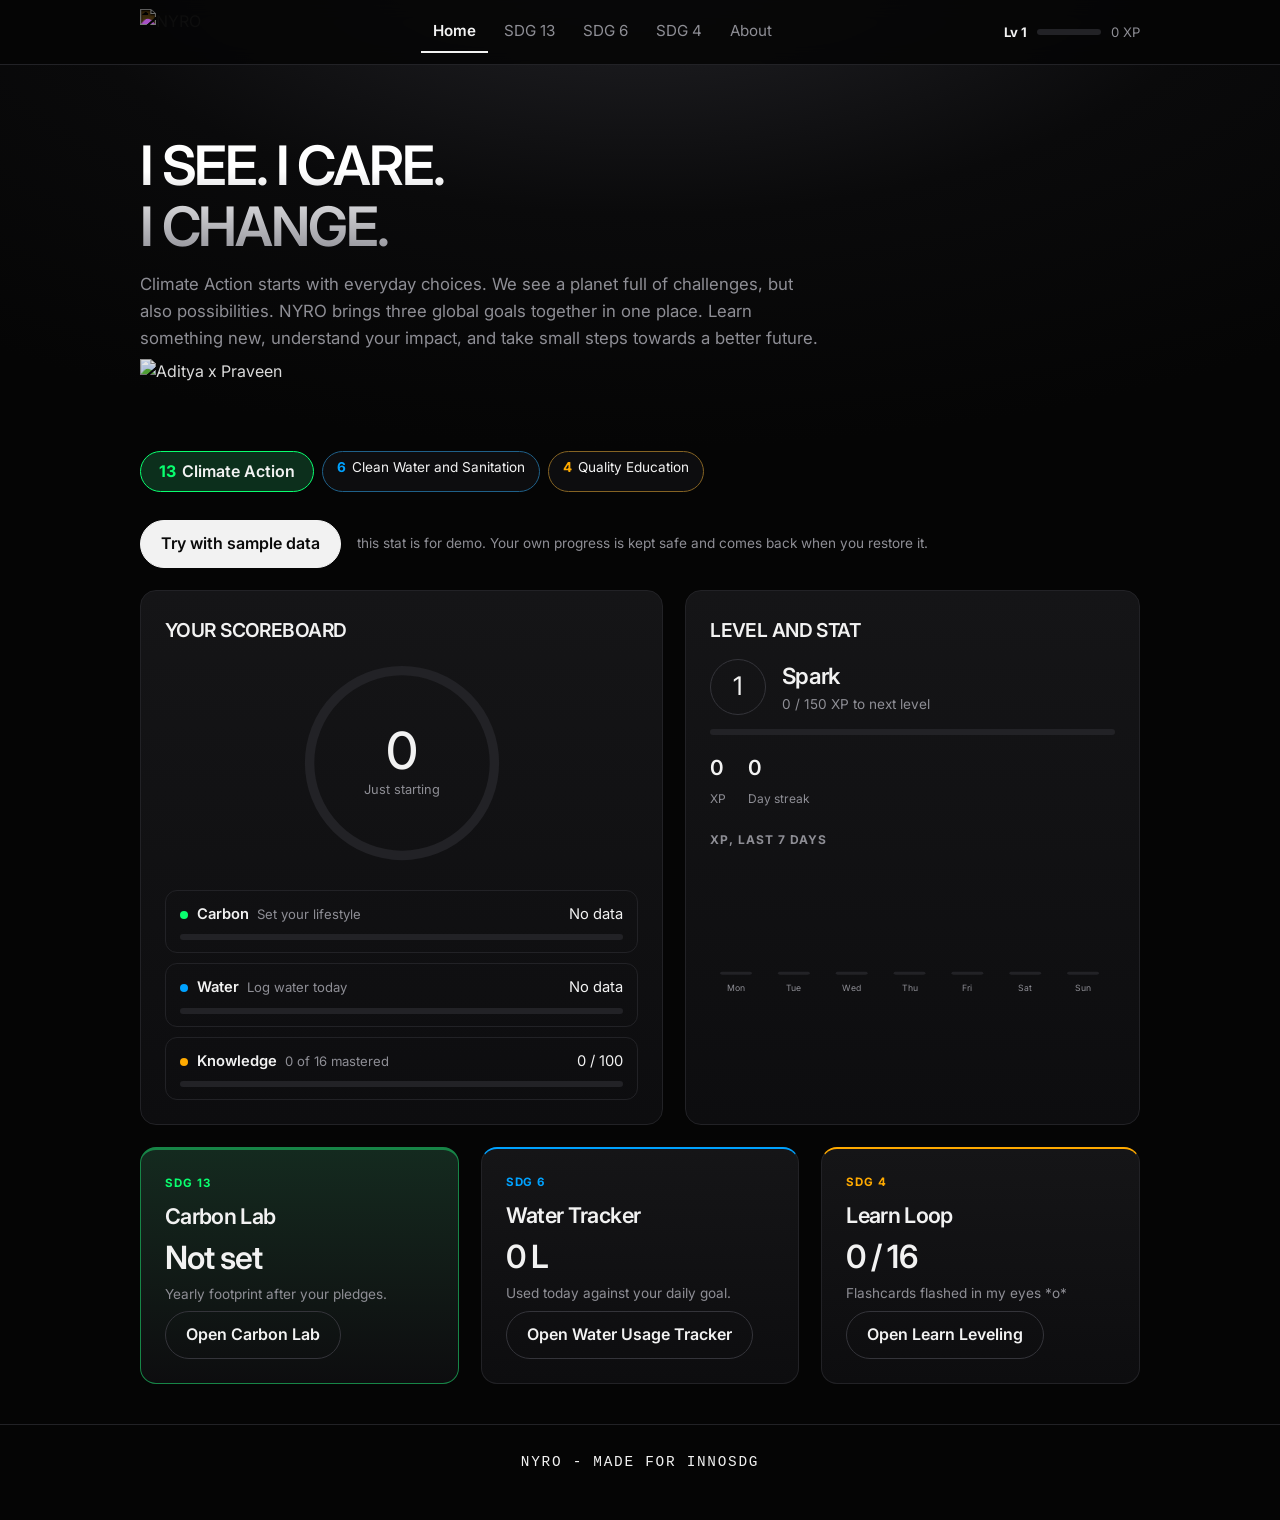
==== index.html @ 8653f99d "Added files" ====
<!DOCTYPE html>
<html lang="en">
  <head>
    <meta charset="UTF-8">
    <meta name="viewport" content="width=device-width, initial-scale=1, viewport-fit=cover">
    <title>NYRO | Learn. Measure. Act.</title>
    <meta name="description" content="Your planet score, level and XP in one place. Learn, measure and act on climate, water and education with NYRO.">
    <meta name="author" content="Aditya and Praveen">
    <link rel="preconnect" href="https://fonts.googleapis.com">
    <link rel="preconnect" href="https://fonts.gstatic.com" crossorigin>
    <link
      rel="stylesheet"
      href="https://fonts.googleapis.com/css2?family=Inter:wght@400;500;600;700&display=swap">
    <link rel="stylesheet" href="style.css">
  </head>
  <body data-page="home">
    <a class="skip" href="#app">Skip to content</a>
    <header class="nav">
      <div class="wrap nav-in">
        <a class="brand" href="index.html" aria-label="NYRO home">
          <img src="assets/logo.svg" alt="NYRO" width="148" height="110">
        </a>
        <nav class="tabs" aria-label="Main">
          <a class="tab" href="index.html" aria-current="page">Home</a>
          <a class="tab t-carbon" href="carbon.html">SDG 13</a>
          <a class="tab t-water" href="water.html">SDG 6</a>
          <a class="tab t-learn" href="learn.html">SDG 4</a>
          <a class="tab" href="about.html">About</a>
        </nav>
        <div class="xp-pill" aria-label="Level and experience points">
          <span id="pillLevel">Lv 1</span>
          <div class="pill-bar"><i id="pillFill"></i></div>
          <span id="pillXp">0 XP</span>
        </div>
      </div>
    </header>
    <main id="app" class="wrap">
      <section class="view">
        <div class="hero">
          <h1>I SEE. I CARE.<br><span>I CHANGE.</span></h1>
          <p class="lead">
            Climate Action starts with everyday choices. We see a planet full of challenges, 
            but also possibilities. NYRO brings three global goals together in one place. 
            Learn something new, understand your impact, and take small steps towards a better future.


          </p>
          <img
            class="signature"
            src="assets/signature.png"
            alt="Aditya x Praveen"
            width="720"
            height="168">
          <ul class="chips" aria-label="Goals addressed">
            <li class="c-carbon lead-chip"><b>13</b>Climate Action</li>
            <li class="c-water"><b>6</b>Clean Water and Sanitation</li>
            <li class="c-learn"><b>4</b>Quality Education</li>
          </ul>
        </div>
        <div class="home-cta">
          <div class="demo-cta">
            <button type="button" class="btn solid" id="demoBtn">Try with sample data</button>
            <span class="muted small" id="demoHint">
              this stat is for demo. Your own progress is kept safe and comes back when you
              restore it.
            </span>
          </div>
        </div>
        <div class="home-grid">
          <div class="panel score-card">
            <h2 class="panel-title">YOUR SCOREBOARD</h2>
            <div class="score-body">
              <div class="ring big">
                <svg viewBox="0 0 200 200" aria-hidden="true">
                  <defs>
                    <linearGradient id="planetGrad" x1="0" y1="0" x2="1" y2="1">
                      <stop offset="0" stop-color="#f2f2f2"/>
                      <stop offset=".5" stop-color="#f2f2f2"/>
                      <stop offset="1" stop-color="#f2f2f2"/>
                    </linearGradient>
                  </defs>
                  <circle class="ring-track" cx="100" cy="100" r="88"></circle>
                  <circle
                    class="ring-fill"
                    id="planetRing"
                    cx="100"
                    cy="100"
                    r="88"
                    stroke="url(#planetGrad)"></circle>
                </svg>
                <div class="ring-center">
                  <b id="planetScore">0</b><span id="planetLabel">Just starting</span>
                </div>
              </div>
              <ul class="pillars" id="pillars"></ul>
            </div>
          </div>
          <div class="panel level-card">
            <h2 class="panel-title">LEVEL AND STAT</h2>
            <div class="level-row-top">
              <div class="lvl-num" id="lvlNum">1</div>
              <div>
                <h3 id="lvlTitle">BRONZE</h3>
                <p class="muted small" id="lvlXp">0 / 150 XP to next level</p>
              </div>
            </div>
            <div class="bar"><i id="lvlBar"></i></div>
            <div class="mini-stats">
              <div><b id="sXp">0</b><span>XP</span></div>
              <div><b id="sStreak">0</b><span>Day streak</span></div>
            </div>
            <h3 class="sub">XP, last 7 days</h3>
            <div
              id="xpChart"
              role="img"
              aria-label="Bar chart of XP earned each day for the last seven days"></div>
          </div>
        </div>
        <div class="modules">
          <article class="module m-carbon anchor">
            <span class="m-tag">SDG 13</span>
            <h3>Carbon Lab</h3>
            <p class="m-stat" id="modCarbon">0.0 t</p>
            <p class="muted small">Yearly footprint after your pledges.</p>
            <a class="btn outline" href="carbon.html">Open Carbon Lab</a>
          </article>
          <article class="module m-water">
            <span class="m-tag">SDG 6</span>
            <h3>Water Tracker</h3>
            <p class="m-stat" id="modWater">0 L</p>
            <p class="muted small">Used today against your daily goal.</p>
            <a class="btn outline" href="water.html">Open Water Usage Tracker</a>
          </article>
          <article class="module m-learn">
            <span class="m-tag">SDG 4</span>
            <h3>Learn Loop</h3>
            <p class="m-stat" id="modLearn">0 / 0</p>
            <p class="muted small">Flashcards flashed in my eyes *o*</p>
            <a class="btn outline" href="learn.html">Open Learn Leveling</a>
          </article>
        </div>
      </section>
    </main>
    <footer class="footer">
      <div class="wrap">
        <p class="mono">NYRO - MADE FOR INNOSDG</p>
      </div>
    </footer>
    <div class="toast" id="toast" role="status" aria-live="polite"></div>
    <script src="script.js"></script>
  </body>
</html>
---- style.css ----
:root {
  color-scheme: dark;
  --bg: #050505;
  --panel: #0f0f11;
  --tint: #18181b;
  --line: #222226;
  --line-strong: #34343a;
  --text: #f2f2f2;
  --muted: #8e8e95;
  --accent: #f2f2f2;
  --accent-soft: #19191c;
  --bad: #d27a7a;
  --mc: var(--accent);
  --c-carbon: #09ff6f;
  --c-water: #00a2ff;
  --c-learn: #ffaa00;
  --radius: 16px;
  --radius-md: 12px;
  --radius-sm: 10px;
  --radius-xs: 8px;
}

.c-carbon,
.m-carbon {
  --mc: var(--c-carbon);
}

.c-water,
.m-water {
  --mc: var(--c-water);
}

.c-learn,
.m-learn {
  --mc: var(--c-learn);
}

* {
  box-sizing: border-box;
  margin: 0;
  padding: 0;
}

[hidden] {
  display: none !important;
}

ul {
  list-style: none;
}

html {
  scroll-behavior: smooth;
}

body {
  font-family: Inter, system-ui, -apple-system, Segoe UI, Roboto, sans-serif;
  background: radial-gradient(1100px 520px at 50% -8%, #26262b, #0a0a0b 55%, #050505) no-repeat fixed, var(--bg);
  color: var(--text);
  line-height: 1.6;
  min-height: 100vh;
  overflow-x: hidden;
}

h1,
h2,
h3,
.panel-title,
.m-stat,
.ring-center b {
  font-family: Inter, system-ui, -apple-system, Segoe UI, Roboto, sans-serif;
  font-weight: 600;
  letter-spacing: -.03em;
}

h1,
h2 {
  text-wrap: balance;
}

.wrap {
  max-width: 1040px;
  margin: 0 auto;
  padding: 0 20px;
}

.muted {
  color: var(--muted);
}

.small {
  font-size: .85rem;
}

.center-text {
  text-align: center;
}

a {
  color: inherit;
  transition: color .15s ease;
}

.skip {
  position: absolute;
  left: -999px;
  top: 8px;
  background: var(--text);
  color: var(--bg);
  padding: 8px 14px;
  border-radius: var(--radius-sm);
  z-index: 200;
}

.skip:focus {
  left: 8px;
}

:focus-visible {
  outline: 2px solid var(--accent);
  outline-offset: 3px;
}

.nav {
  position: sticky;
  top: 0;
  z-index: 60;
  background: #050505e0;
  border-bottom: 1px solid var(--line);
  backdrop-filter: blur(10px);
  -webkit-backdrop-filter: blur(10px);
}

.nav-in {
  display: flex;
  align-items: center;
  justify-content: space-between;
  gap: 14px;
  min-height: 64px;
}

.brand {
  display: flex;
  align-items: center;
  gap: 10px;
  background: none;
  border: none;
  cursor: pointer;
  color: var(--text);
  flex: none;
  text-decoration: none;
}

.brand img {
  display: block;
  height: 46px;
  width: auto;
  filter: invert(1);
}

.tabs {
  display: flex;
  gap: 4px;
  overflow-x: auto;
  scrollbar-width: none;
  padding: 4px;
}

.tabs::-webkit-scrollbar {
  display: none;
}

.tab {
  font: inherit;
  font-size: .95rem;
  color: var(--muted);
  text-decoration: none;
  background: transparent;
  border: none;
  border-bottom: 2px solid transparent;
  border-radius: 0;
  padding: 8px 12px;
  cursor: pointer;
  white-space: nowrap;
}

.tab:hover {
  color: var(--text);
}

.tab[aria-current=page] {
  color: var(--text);
  font-weight: 600;
  border-bottom-color: var(--accent);
}

.xp-pill {
  display: flex;
  align-items: center;
  gap: 10px;
  font-size: .82rem;
  color: var(--muted);
  flex: none;
}

.xp-pill #pillLevel {
  color: var(--text);
  font-weight: 700;
}

.pill-bar {
  width: 64px;
  height: 6px;
  background: var(--line);
  border-radius: 3px;
  overflow: hidden;
}

.pill-bar i {
  display: block;
  height: 100%;
  width: 0;
  background: var(--accent);
  transition: width .4s ease;
}

.view {
  padding: 34px 0 40px;
  display: grid;
  gap: 22px;
}

.view-head h2 {
  font-size: clamp(1.8rem, 4vw, 2.4rem);
  margin: 8px 0 6px;
  color: var(--text);
}

.view-head .lead {
  margin-top: 0;
}

.lead {
  color: var(--muted);
  font-size: 1.05rem;
  max-width: 62ch;
}

.btn {
  display: inline-block;
  font: inherit;
  font-weight: 600;
  cursor: pointer;
  text-decoration: none;
  padding: 10px 20px;
  border-radius: 999px;
  border: 1px solid var(--line-strong);
  color: var(--text);
  background: transparent;
  transition: background .15s ease, border-color .15s ease, color .15s ease;
}

.btn:hover:not(:disabled) {
  background: var(--tint);
}

.btn:disabled {
  opacity: .4;
  cursor: not-allowed;
}

.btn.full {
  width: 100%;
  margin-top: 14px;
}

.btn.solid,
.c-learn .btn.solid {
  background: #f2f2f2;
  border-color: #f2f2f2;
  color: #0a0a0a;
  box-shadow: none;
}

.btn.solid:hover:not(:disabled),
.c-learn .btn.solid:hover:not(:disabled) {
  background: #d4d4d8;
  border-color: #d4d4d8;
  box-shadow: none;
}

.btn.ghost {
  background: transparent;
}

.btn.outline {
  border-color: var(--line-strong);
  color: var(--text);
}

.btn.outline:hover {
  background: var(--accent-soft);
}

.btn.hit {
  background: #f2f2f2;
  border-color: #f2f2f2;
  color: #0a0a0a;
}

.btn.hit:hover:not(:disabled) {
  background: #d4d4d8;
}

.btn.miss {
  border-color: var(--bad);
  color: var(--bad);
}

.btn.miss:hover:not(:disabled) {
  background: #1f1414;
}

.panel {
  background: linear-gradient(180deg, #151517, #0d0d0f);
  border: 1px solid var(--line);
  border-radius: var(--radius);
  padding: 24px;
}

.panel-title {
  font-size: 1.2rem;
  margin-bottom: 12px;
}

.panel-title small {
  font-size: .78rem;
  font-weight: 400;
  margin-left: 8px;
  font-family: Inter, system-ui, sans-serif;
}

.sub {
  font-size: .75rem;
  color: var(--muted);
  text-transform: uppercase;
  letter-spacing: .08em;
  margin: 20px 0 10px;
  font-family: Inter, system-ui, sans-serif;
  font-weight: 700;
}

.sub-gap {
  margin-top: 20px;
}

.two {
  display: grid;
  grid-template-columns: 1fr 1fr;
  gap: 22px;
}

.home-grid {
  display: grid;
  grid-template-columns: 1.15fr 1fr;
  gap: 22px;
}

.ring {
  position: relative;
  width: 180px;
  height: 180px;
  margin: 0 auto;
  flex: none;
}

.ring.big {
  width: 210px;
  height: 210px;
}

.ring svg {
  width: 100%;
  height: 100%;
  transform: rotate(-90deg);
  overflow: visible;
}

.ring circle {
  fill: none;
  stroke-width: 9;
}

.ring-track {
  stroke: var(--line);
}

.ring-fill {
  stroke: var(--accent);
  stroke-linecap: butt;
  transition: stroke-dashoffset .9s ease, stroke .3s ease;
}

.ring.big .ring-fill {
  stroke-dasharray: 552.92;
  stroke-dashoffset: 552.92;
}

.ring:not(.big) .ring-fill {
  stroke-dasharray: 326.73;
  stroke-dashoffset: 326.73;
}

.ring-center {
  position: absolute;
  inset: 0;
  display: flex;
  flex-direction: column;
  align-items: center;
  justify-content: center;
  text-align: center;
}

.ring-center b {
  font-size: 2.4rem;
  line-height: 1;
  font-weight: 500;
}

.ring.big .ring-center b {
  font-size: 3.2rem;
}

.ring-center span {
  color: var(--muted);
  font-size: .8rem;
  margin-top: 4px;
}

label {
  display: block;
  margin: 16px 0 6px;
  color: var(--muted);
  font-size: .92rem;
}

label strong {
  color: var(--text);
}

.panel label:first-of-type {
  margin-top: 0;
}

input[type=range] {
  width: 100%;
  accent-color: var(--accent);
  cursor: pointer;
}

select,
input[type=text],
input[type=number],
input:not([type]),
input[list],
textarea {
  width: 100%;
  font: inherit;
  color: var(--text);
  background: #0a0a0b;
  border: 1px solid var(--line-strong);
  border-radius: var(--radius-sm);
  padding: 10px 12px;
  transition: border-color .15s ease;
}

select option {
  background: #0f0f11;
  color: var(--text);
}

select:focus,
input:focus,
textarea:focus {
  border-color: var(--accent);
  outline: 2px solid #2a2a2e;
  outline-offset: 0;
}

textarea {
  resize: vertical;
}

::placeholder {
  color: #5f5f66;
}

.toast {
  position: fixed;
  left: 50%;
  bottom: 24px;
  transform: translate(-50%, 12px);
  opacity: 0;
  pointer-events: none;
  z-index: 100;
  background: var(--text);
  color: var(--bg);
  padding: 11px 20px;
  border-radius: var(--radius-sm);
  text-align: center;
  font-size: .92rem;
  max-width: min(92vw, 600px);
  transition: opacity .2s ease, transform .2s ease;
}

.toast.show {
  opacity: 1;
  transform: translate(-50%);
}

.hero {
  padding: 22px 0 6px;
}

.hero h1 {
  font-size: clamp(2.2rem, 5.5vw, 3.4rem);
  line-height: 1.12;
  margin: 14px 0;
  font-weight: 600;
  letter-spacing: -.04em;
  background: linear-gradient(180deg, #fff 30%, #8e8e95);
  -webkit-background-clip: text;
  background-clip: text;
  -webkit-text-fill-color: transparent;
}

.hero h1 span {
  -webkit-text-fill-color: transparent;
}

.hero h1 span {
  color: var(--muted);
}

.chips {
  display: flex;
  flex-wrap: wrap;
  gap: 8px;
}

.chips li {
  font-size: .85rem;
  padding: 5px 14px;
  border-radius: 999px;
  background: #0d0d0f;
  color: var(--text);
  border: 1px solid var(--line-strong);
}

.chips li b {
  color: var(--accent);
  margin-right: 6px;
}

.score-body {
  display: grid;
  gap: 22px;
}

.pillars {
  display: grid;
  gap: 10px;
}

.pillar {
  display: block;
  width: 100%;
  text-align: left;
  font: inherit;
  color: var(--text);
  text-decoration: none;
  cursor: pointer;
  background: transparent;
  border: 1px solid var(--line);
  border-radius: var(--radius-md);
  padding: 12px 14px;
  transition: border-color .15s ease, background .15s ease;
}

.pillar:hover {
  border-color: var(--accent);
  background: var(--accent-soft);
}

.p-top {
  display: flex;
  justify-content: space-between;
  font-size: .92rem;
  margin-bottom: 8px;
}

.p-top span:first-child {
  color: var(--text);
  font-weight: 600;
}

.p-top em {
  font-style: normal;
  color: var(--muted);
  font-weight: 400;
  margin-left: 8px;
  font-size: .82rem;
}

.bar {
  height: 6px;
  background: var(--line);
  border-radius: 3px;
  overflow: hidden;
}

.bar i {
  display: block;
  height: 100%;
  width: 0;
  border-radius: 3px;
  background: var(--accent);
  transition: width .5s ease;
}

.level-card .bar i {
  background: var(--accent);
}

.level-row-top {
  display: flex;
  align-items: center;
  gap: 16px;
  margin-bottom: 14px;
}

.lvl-num {
  width: 56px;
  height: 56px;
  border-radius: 50%;
  display: flex;
  align-items: center;
  justify-content: center;
  font-family: Inter, system-ui, sans-serif;
  font-size: 1.6rem;
  color: var(--text);
  border: 1px solid var(--line-strong);
}

.level-row-top h3 {
  font-size: 1.4rem;
}

.mini-stats {
  display: flex;
  gap: 22px;
  margin-top: 16px;
}

.mini-stats b {
  display: block;
  font-size: 1.3rem;
  font-weight: 600;
}

.mini-stats span {
  font-size: .75rem;
  color: var(--muted);
}

#xpChart svg {
  width: 100%;
  height: auto;
  display: block;
}

.xp-bar {
  fill: var(--accent);
  rx: 3px;
  opacity: .85;
}

.xp-bar:hover {
  opacity: 1;
}

.xp-bar.today {
  fill: var(--accent);
  opacity: 1;
}

.xp-bar.zero {
  fill: var(--line);
  opacity: 1;
}

.chart-label {
  fill: var(--muted);
  font-size: 12px;
  text-anchor: middle;
}

.chart-value {
  fill: var(--text);
  font-size: 12px;
  text-anchor: middle;
}

.modules {
  display: grid;
  grid-template-columns: repeat(3, 1fr);
  gap: 22px;
}

.module {
  display: flex;
  flex-direction: column;
  gap: 6px;
  padding: 24px;
  border-radius: var(--radius);
  background: linear-gradient(180deg, #151517, #0d0d0f);
  border: 1px solid var(--line);
}

.module:hover {
  border-color: var(--line-strong);
}

.m-tag {
  font-size: .72rem;
  font-weight: 700;
  letter-spacing: .08em;
  text-transform: uppercase;
  color: var(--muted);
}

.module h3 {
  font-size: 1.35rem;
}

.m-stat {
  font-size: 2rem;
  color: var(--text);
  line-height: 1.2;
}

.module .btn {
  margin-top: auto;
  align-self: flex-start;
}

.signature {
  display: block;
  width: min(300px, 80%);
  height: auto;
  margin-top: 8px;
  margin-bottom: 28px;
  opacity: .9;
}

.hero .signature {
  width: min(280px, 80%);
  margin-top: 8px;
  margin-bottom: 26px;
}

.makers .signature {
  width: min(340px, 100%);
  margin-top: 0;
  margin-bottom: 0;
}

.makers {
  display: grid;
  gap: 14px;
}

.learn-grid {
  display: grid;
  grid-template-columns: 1.6fr 1fr;
  gap: 22px;
  align-items: start;
}

.toolbar {
  display: flex;
  align-items: center;
  gap: 10px;
  margin-bottom: 14px;
}

.toolbar label {
  margin: 0;
}

.toolbar select {
  width: auto;
  min-width: 170px;
}

.count {
  margin-left: auto;
  color: var(--muted);
  font-size: .85rem;
}

.scene {
  perspective: 1200px;
}

.card3d {
  position: relative;
  height: 300px;
  cursor: pointer;
  transform-style: preserve-3d;
  transition: transform .6s ease;
  border-radius: var(--radius);
}

.card3d.flipped {
  transform: rotateY(180deg);
}

.face {
  position: absolute;
  inset: 0;
  backface-visibility: hidden;
  -webkit-backface-visibility: hidden;
  display: flex;
  flex-direction: column;
  align-items: center;
  justify-content: center;
  text-align: center;
  padding: 34px;
  border-radius: var(--radius);
  background: var(--panel);
  border: 1px solid var(--line-strong);
}

.face p {
  font-family: Inter, system-ui, sans-serif;
  font-size: 1.45rem;
  line-height: 1.35;
  font-weight: 500;
}

.back {
  transform: rotateY(180deg);
  background: var(--tint);
  border-color: var(--line-strong);
}

.tag {
  position: absolute;
  top: 16px;
  left: 20px;
  font-family: Inter, system-ui, sans-serif;
  font-size: .72rem;
  font-weight: 700;
  letter-spacing: .1em;
  text-transform: uppercase;
  color: var(--muted);
}

.back .tag {
  color: var(--text);
}

.hint {
  position: absolute;
  bottom: 14px;
  color: var(--muted);
  font-size: .8rem;
}

.answer-row {
  display: grid;
  grid-template-columns: 1fr 1fr;
  gap: 12px;
  margin-top: 16px;
}

.answer-row .btn {
  padding: 12px;
}

.side {
  display: grid;
  gap: 22px;
}

.stats {
  display: grid;
  grid-template-columns: 1fr 1fr;
  gap: 10px;
}

.stats div {
  border: 1px solid var(--line);
  border-radius: var(--radius-md);
  padding: 12px;
  text-align: center;
}

.stats b {
  display: block;
  font-size: 1.4rem;
  font-weight: 600;
  color: var(--text);
}

.stats span {
  font-size: .78rem;
  color: var(--muted);
}

.level-row {
  display: grid;
  grid-template-columns: 70px 1fr 26px;
  align-items: center;
  gap: 10px;
  font-size: .85rem;
  margin-bottom: 8px;
}

.level-row .bar i,
.level-row:nth-child(3) .bar i {
  background: var(--accent);
}

.msg {
  margin-top: 10px;
  font-size: .88rem;
  color: var(--muted);
  min-height: 1.2em;
}

.tank-card {
  display: grid;
  grid-template-columns: 240px 1fr;
  gap: 30px;
  align-items: center;
}

.tank {
  position: relative;
  width: 200px;
  height: 240px;
  margin: 0 auto;
  overflow: hidden;
  border: 1px solid var(--line-strong);
  border-radius: var(--radius);
  background: #0a0a0b;
}

.water {
  position: absolute;
  left: 0;
  bottom: 0;
  width: 100%;
  height: 0;
  background: #2c2c32;
  transition: height .8s ease, background .3s ease;
}

.water.warn {
  background: #44444b;
}

.water.bad {
  background: #5a3636;
}

.tank-text {
  position: absolute;
  inset: 0;
  display: flex;
  flex-direction: column;
  align-items: center;
  justify-content: center;
}

.tank-text span {
  font-family: Inter, system-ui, sans-serif;
  font-size: 2.8rem;
  font-weight: 500;
  line-height: 1.1;
}

.tank-text small {
  color: var(--muted);
}

.tank-info h3 {
  font-size: 1.5rem;
  margin-bottom: 6px;
  color: var(--text);
}

.tank-info label {
  margin-top: 18px;
}

.row-btns {
  display: flex;
  gap: 10px;
  flex-wrap: wrap;
  margin-top: 14px;
}

.acts {
  display: grid;
  grid-template-columns: repeat(auto-fill, minmax(140px, 1fr));
  gap: 12px;
}

.act {
  display: flex;
  flex-direction: column;
  align-items: center;
  gap: 2px;
  padding: 16px 12px;
  cursor: pointer;
  font: inherit;
  color: var(--text);
  background: #0b0b0c;
  border: 1px solid var(--line);
  border-radius: var(--radius-md);
  transition: border-color .15s ease, background .15s ease;
}

.act:hover {
  border-color: var(--accent);
  background: var(--accent-soft);
}

.log {
  display: grid;
  gap: 8px;
  max-height: 240px;
  overflow-y: auto;
  padding: 2px;
}

.log li {
  display: flex;
  justify-content: space-between;
  padding: 10px 14px;
  border: 1px solid var(--line);
  border-radius: var(--radius-md);
  font-size: .92rem;
}

.log li b {
  color: var(--text);
  font-weight: 600;
}

.log .empty {
  color: var(--muted);
  justify-content: center;
  border-style: dashed;
}

.week {
  position: relative;
  display: flex;
  align-items: flex-end;
  gap: 10px;
  height: 190px;
  padding-top: 10px;
}

.col {
  flex: 1;
  height: 100%;
  display: flex;
  flex-direction: column;
  align-items: center;
  justify-content: flex-end;
}

.col .bar-w {
  width: 100%;
  min-height: 3px;
  border-radius: 3px 3px 0 0;
  background: #4a4a51;
  transition: height .5s ease;
}

.col .bar-w.over {
  background: var(--bad);
}

.col .bar-w.today {
  background: #f2f2f2;
}

.col .bar-w.over.today {
  background: var(--bad);
}

.col span {
  font-size: .72rem;
  color: var(--muted);
  margin-top: 6px;
}

.col em {
  font-style: normal;
  font-size: .72rem;
  margin-bottom: 4px;
  color: var(--muted);
}

.goal-line {
  position: absolute;
  left: 0;
  right: 0;
  border-top: 1px dashed var(--muted);
  pointer-events: none;
}

.custom {
  display: grid;
  grid-template-columns: 1fr 140px auto;
  gap: 10px;
  align-items: center;
}

.custom .btn {
  padding: 10px 24px;
}

.act-card {
  position: relative;
  display: flex;
}

.act-card .act {
  flex: 1;
  width: 100%;
  padding: 18px 12px 52px;
}

.act-edit {
  position: absolute;
  left: 0;
  right: 0;
  bottom: 12px;
  display: flex;
  justify-content: center;
  align-items: center;
  gap: 4px;
  color: var(--muted);
  font-size: .85rem;
  pointer-events: none;
}

.act-edit input {
  pointer-events: auto;
  width: 64px;
  text-align: center;
  font: inherit;
  color: var(--text);
  background: #0b0b0c;
  border: 1px solid var(--line-strong);
  border-radius: var(--radius-xs);
  padding: 3px 6px;
}

.hint-line {
  margin: -4px 0 14px;
}

.linkbtn {
  background: none;
  border: none;
  padding: 0;
  margin-left: 6px;
  font: inherit;
  color: var(--text);
  text-decoration: underline;
  text-underline-offset: 3px;
  cursor: pointer;
}

.linkbtn:hover {
  color: var(--text);
}

.act-rename {
  position: absolute;
  top: 6px;
  right: 6px;
  width: 28px;
  height: 28px;
  display: flex;
  align-items: center;
  justify-content: center;
  font: inherit;
  font-size: .9rem;
  color: var(--muted);
  background: none;
  border: none;
  border-radius: var(--radius-xs);
  cursor: pointer;
  z-index: 1;
}

.act-rename:hover {
  color: var(--text);
  background: var(--tint);
}

.act-name-input {
  position: absolute;
  top: 12px;
  left: 12px;
  right: 12px;
  z-index: 2;
  text-align: center;
  font: inherit;
  color: var(--text);
  background: #0b0b0c;
  border: 1px solid var(--muted);
  border-radius: var(--radius-xs);
  padding: 4px 8px;
}

.act-name-input:focus {
  outline: none;
}

.act-card.editing .a-name {
  visibility: hidden;
}

.center {
  text-align: center;
}

.verdict {
  font-weight: 600;
  margin: 12px 0 4px;
  min-height: 1.6em;
}

.bars {
  display: grid;
  gap: 10px;
  text-align: left;
  margin-top: 16px;
}

.bar-row {
  display: grid;
  grid-template-columns: 78px 1fr 56px;
  align-items: center;
  gap: 10px;
  font-size: .88rem;
}

.bar-row .bar i {
  background: #4a4a51;
}

.bar-row.top .bar i {
  background: var(--accent);
}

.compare {
  margin-top: 16px;
}

.pledges {
  display: grid;
  gap: 10px;
  margin-top: 14px;
}

.pledges li label {
  display: flex;
  align-items: center;
  gap: 12px;
  margin: 0;
  padding: 12px 14px;
  cursor: pointer;
  background: transparent;
  border: 1px solid var(--line);
  border-radius: var(--radius-md);
  color: var(--text);
  transition: border-color .15s ease, background .15s ease;
}

.pledges li label:hover {
  border-color: var(--accent);
}

.pledges li.done label {
  background: var(--accent-soft);
  border-color: var(--muted);
}

.pledges input {
  width: 18px;
  height: 18px;
  accent-color: #f2f2f2;
}

.pledges .save {
  margin-left: auto;
  color: var(--muted);
  font-size: .88rem;
  white-space: nowrap;
}

.saving {
  margin-top: 18px;
  text-align: center;
  font-size: 1.05rem;
}

.saving strong {
  color: var(--accent);
  font-size: 1.5rem;
  font-family: Inter, system-ui, sans-serif;
  font-weight: 500;
}

.about-grid {
  display: grid;
  grid-template-columns: repeat(3, 1fr);
  gap: 22px;
}

.steps {
  padding-left: 18px;
  color: var(--muted);
}

.steps li {
  margin-bottom: 6px;
}

.plain {
  display: grid;
  gap: 8px;
  margin-top: 10px;
}

.plain li:before {
  content: "";
  display: inline-block;
  width: 5px;
  height: 5px;
  border-radius: 50%;
  background: var(--muted);
  margin-right: 10px;
  vertical-align: middle;
}

.plain b.c-carbon,
.plain b.c-water,
.plain b.c-learn {
  color: var(--mc);
}

.footer {
  text-align: center;
  padding: 26px 0 46px;
  color: var(--muted);
  font-size: .88rem;
  border-top: 1px solid var(--line);
}

.footer b,
.footer .by {
  color: var(--text);
}

@media (max-width: 960px) {
  .two,
  .learn-grid,
  .about-grid,
  .home-grid,
  .modules {
    grid-template-columns: 1fr;
  }
}

@media (max-width: 720px) {
  .nav-in {
    flex-wrap: wrap;
    padding-top: 8px;
    padding-bottom: 8px;
  }

  .tabs {
    order: 3;
    width: 100%;
  }

  .brand img {
    height: 40px;
  }

  .card3d {
    height: 260px;
  }

  .face p {
    font-size: 1.2rem;
  }

  .tank-card {
    grid-template-columns: 1fr;
  }

  .custom {
    grid-template-columns: 1fr 1fr;
  }

  .custom .btn {
    grid-column: 1 / -1;
  }
}

@media (prefers-reduced-motion: reduce) {
  *,
  *:before,
  *:after {
    animation: none !important;
    transition: none !important;
    scroll-behavior: auto !important;
  }
}

.footer .mono {
  font-family: ui-monospace, SFMono-Regular, Menlo, Consolas, Liberation Mono, monospace;
  color: var(--text);
  letter-spacing: .12em;
  font-size: .9rem;
  font-weight: 500;
}

.tab.t-learn[aria-current=page] {
  border-bottom-color: var(--c-learn);
}

.tab.t-water[aria-current=page] {
  border-bottom-color: var(--c-water);
}

.tab.t-carbon[aria-current=page] {
  border-bottom-color: var(--c-carbon);
}

.chips li {
  border-color: color-mix(in srgb, var(--mc) 40%, var(--line-strong));
}

.chips li b {
  color: var(--mc);
}

.pillar .bar i {
  background: var(--mc);
}

.pillar:hover {
  border-color: var(--mc);
  background: color-mix(in srgb, var(--mc) 8%, transparent);
}

.pillar .p-top span:first-child:before,
.view-head h2:before {
  content: "";
  display: inline-block;
  width: 8px;
  height: 8px;
  border-radius: 50%;
  background: var(--mc);
  margin-right: 9px;
  vertical-align: middle;
}

.view-head h2:before {
  width: 10px;
  height: 10px;
  margin-right: 12px;
  margin-top: -4px;
}

.module {
  border-top: 2px solid var(--mc);
}

.m-tag {
  color: var(--mc);
}

.view.c-carbon .ring-fill,
.view.c-water .ring-fill,
.view.c-learn .ring-fill {
  stroke: var(--mc);
}

.view.c-learn .front .tag {
  color: var(--mc);
}

.c-learn .level-row .bar i,
.c-learn .level-row:nth-child(3) .bar i {
  background: var(--mc);
}

.bar-row.top .bar i {
  background: var(--mc);
}

.c-carbon .pledges input {
  accent-color: var(--mc);
}

.c-carbon .pledges li label:hover {
  border-color: var(--mc);
}

.c-carbon .saving strong {
  color: var(--mc);
}

.c-water .act:hover {
  border-color: var(--mc);
  background: color-mix(in srgb, var(--mc) 8%, transparent);
}

.c-water .water:not(.warn):not(.bad) {
  background: color-mix(in srgb, var(--mc) 30%, #0a0a0b);
}

.c-water .col .bar-w.today:not(.over) {
  background: var(--mc);
}

.home-cta {
  display: grid;
  gap: 14px;
}

.targets {
  color: var(--muted);
  font-size: .95rem;
  display: flex;
  flex-wrap: wrap;
  align-items: baseline;
  gap: 6px 18px;
}

.targets > b {
  color: var(--text);
  font-weight: 600;
}

.targets span b {
  color: var(--mc);
  margin-right: 6px;
}

.demo-cta {
  display: flex;
  align-items: center;
  flex-wrap: wrap;
  gap: 12px 16px;
}

.demo-bar {
  background: #121214;
  border-bottom: 1px solid var(--line-strong);
  font-size: .88rem;
  color: var(--muted);
}

.demo-in {
  display: flex;
  align-items: center;
  justify-content: space-between;
  flex-wrap: wrap;
  gap: 8px 16px;
  padding-top: 8px;
  padding-bottom: 8px;
}

.demo-exit {
  padding: 4px 14px;
  font-size: .85rem;
}

.stat-grid {
  display: grid;
  grid-template-columns: repeat(3, 1fr);
  gap: 14px;
  margin-top: 14px;
}

.stat-tile {
  display: flex;
  flex-direction: column;
  gap: 8px;
  padding: 16px;
  border: 1px solid var(--line);
  border-top: 2px solid var(--mc);
  border-radius: var(--radius-md);
}

.stat-tile > b {
  font-size: 2rem;
  line-height: 1.1;
  font-weight: 600;
  letter-spacing: -.03em;
  color: var(--mc);
}

.stat-tile .src {
  margin-top: auto;
  font-size: .78rem;
  color: var(--muted);
}

.stat-tile .src a {
  text-decoration: underline;
  text-underline-offset: 2px;
}

.stat-tile .src a:hover {
  color: var(--text);
}

.rows {
  display: grid;
  gap: 10px;
  margin-top: 12px;
}

.row-item {
  display: grid;
  grid-template-columns: 110px 1fr;
  gap: 6px 16px;
  align-items: baseline;
  padding: 12px 14px;
  border: 1px solid var(--line);
  border-radius: var(--radius-md);
}

.row-item > b {
  color: var(--mc, var(--text));
  font-weight: 600;
}

.panel p + p,
.panel p + ul,
.panel ul + p {
  margin-top: 10px;
}

@media (max-width: 960px) {
  .stat-grid {
    grid-template-columns: 1fr;
  }
}

@media (max-width: 720px) {
  .row-item {
    grid-template-columns: 1fr;
  }
}

.chain {
  display: flex;
  flex-wrap: wrap;
  gap: 8px 22px;
  margin: 0 0 16px;
  font-size: .9rem;
  color: var(--muted);
}

.chain b {
  color: var(--text);
  margin-right: 8px;
  font-weight: 600;
}

.chips li small {
  margin-left: 8px;
  font-size: .72rem;
  color: var(--muted);
  text-transform: uppercase;
  letter-spacing: .08em;
}

.chips li.lead-chip {
  font-size: 1rem;
  font-weight: 600;
  padding: 7px 18px;
  border-color: var(--mc);
  background: color-mix(in srgb, var(--mc) 14%, #0d0d0f);
}

.chips li.lead-chip small {
  color: var(--mc);
}

.module.anchor {
  border-color: color-mix(in srgb, var(--mc) 45%, var(--line));
  background: linear-gradient(180deg, color-mix(in srgb, var(--mc) 9%, #151517), #0d0d0f);
  border-top-width: 3px;
}
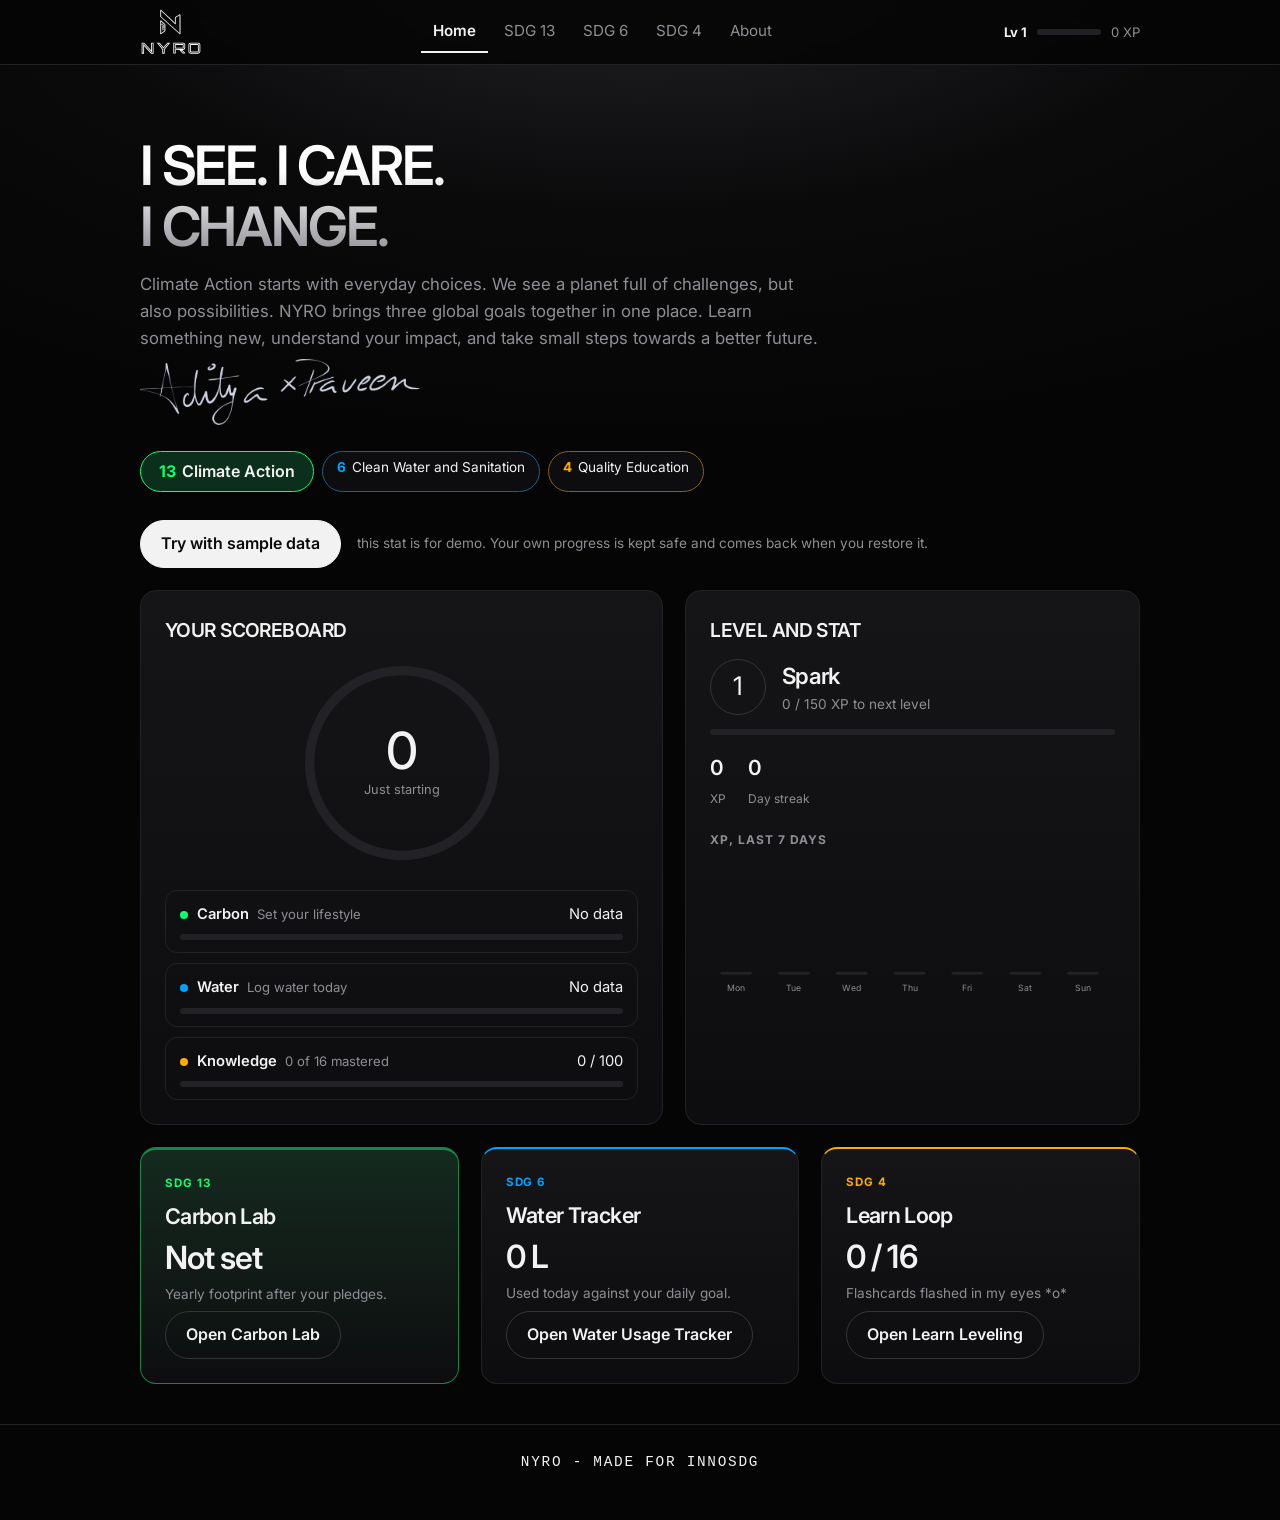
==== commit 75efdad3: "Image error fixed" ====
--- a/index.html
+++ b/index.html
@@ -18,7 +18,7 @@
     <header class="nav">
       <div class="wrap nav-in">
         <a class="brand" href="index.html" aria-label="NYRO home">
-          <img src="assets/logo.svg" alt="NYRO" width="148" height="110">
+          <img src="logo.svg" alt="NYRO" width="148" height="110">
         </a>
         <nav class="tabs" aria-label="Main">
           <a class="tab" href="index.html" aria-current="page">Home</a>
@@ -47,7 +47,7 @@
           </p>
           <img
             class="signature"
-            src="assets/signature.png"
+            src="signature.png"
             alt="Aditya x Praveen"
             width="720"
             height="168">
